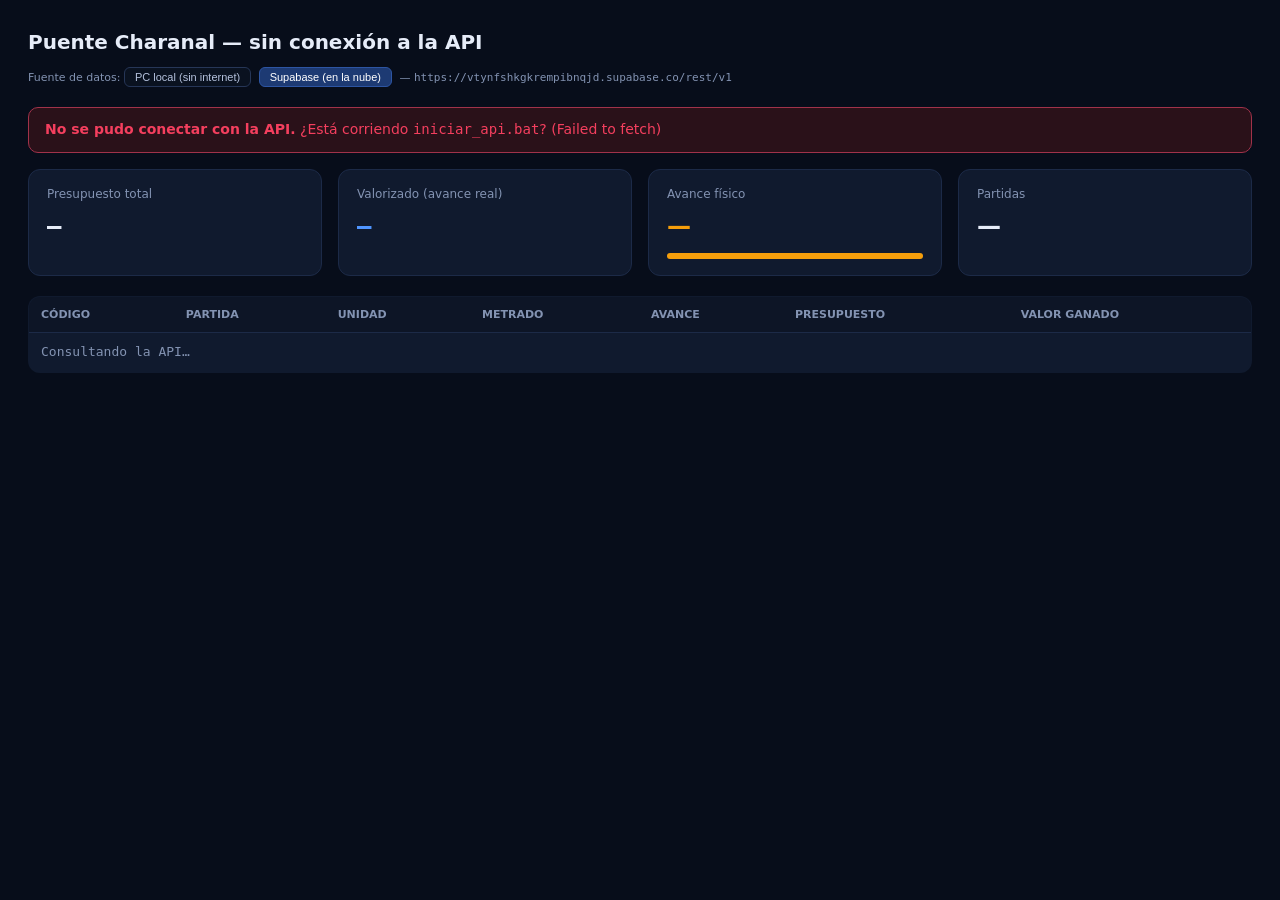
==== dashboard/index.html @ e6570669 "Create index.html" ====
<!doctype html>
<html lang="es">
<head>
<meta charset="utf-8">
<meta name="viewport" content="width=device-width, initial-scale=1.0">
<title>Puente Charanal · Dashboard</title>
<style>
:root{
  --bg:#070d1a; --panel:#0d1526; --card:#101a2e; --line:#1c2a47; --line2:#263657;
  --tx:#e6ecf8; --tx2:#b5c2dd; --mut:#8393b2;
  --blue:#3b82f6; --blue-tx:#4f95ff; --green:#10b981; --amber:#f59e0b; --red:#f43f5e;
  --input:#0a1220; --mono:'Consolas','JetBrains Mono',monospace;
}
*{box-sizing:border-box;} body{margin:0;background:var(--bg);color:var(--tx);font:14px/1.4 'Segoe UI',system-ui,sans-serif;padding:28px;}
.mono{font-family:var(--mono);}
h1{font-size:20px;margin:0 0 3px;} .sub{color:var(--mut);font-size:13px;margin:0 0 4px;}
.api{font-size:11px;color:var(--mut);margin-bottom:20px;}
.api b{color:var(--green);}
.kpis{display:grid;grid-template-columns:repeat(4,1fr);gap:16px;margin-bottom:20px;}
.card{background:var(--card);border:1px solid var(--line);border-radius:12px;padding:16px 18px;}
.card .label{font-size:12px;color:var(--mut);} .card .value{font-size:24px;font-weight:700;margin-top:8px;}
.card .sub2{font-size:11.5px;color:var(--mut);margin-top:6px;}
.bar{height:6px;background:#1f2d4d;border-radius:3px;margin-top:9px;overflow:hidden;}
.bar i{display:block;height:100%;background:var(--amber);}
table{width:100%;border-collapse:collapse;font-size:13px;background:var(--card);border:1px solid var(--line);border-radius:12px;overflow:hidden;}
th{text-align:left;font-size:11px;color:var(--mut);text-transform:uppercase;padding:10px 12px;border-bottom:1px solid var(--line);background:var(--panel);}
td{padding:10px 12px;border-bottom:1px solid var(--line);color:var(--tx2);}
tr:last-child td{border-bottom:0;}
.mini-bar{width:110px;height:6px;background:#1f2d4d;border-radius:3px;overflow:hidden;display:inline-block;vertical-align:middle;margin-right:8px;}
.mini-bar i{display:block;height:100%;}
.badge{display:inline-block;padding:2px 8px;border-radius:999px;font-size:11px;font-weight:600;}
.err{color:var(--red);background:#2a1119;border:1px solid #a1324a;padding:12px 16px;border-radius:10px;margin-bottom:16px;}
.src-btn{background:var(--input);border:1px solid var(--line2);color:var(--tx2);padding:3px 10px;border-radius:6px;font-size:11px;cursor:pointer;margin-right:4px;}
.src-btn.on{background:#1d3a73;color:#fff;border-color:#2d55a3;}
</style>
</head>
<body>
  <h1 id="pName">Cargando…</h1>
  <p class="sub" id="pSub"></p>
  <p class="api">Fuente de datos:
    <button class="src-btn" data-src="local">PC local (sin internet)</button>
    <button class="src-btn" data-src="cloud">Supabase (en la nube)</button>
    — <span id="apiUrl" class="mono"></span>
  </p>
  <div id="errBox"></div>

  <div class="kpis">
    <div class="card"><div class="label">Presupuesto total</div><div class="value mono" id="kPresu">—</div></div>
    <div class="card"><div class="label">Valorizado (avance real)</div><div class="value mono blue" id="kValor" style="color:var(--blue-tx)">—</div><div class="sub2" id="kValorS"></div></div>
    <div class="card"><div class="label">Avance físico</div><div class="value" id="kPct" style="color:var(--amber)">—</div><div class="bar"><i id="kBar"></i></div></div>
    <div class="card"><div class="label">Partidas</div><div class="value" id="kPartidas">—</div><div class="sub2" id="kPartidasS"></div></div>
  </div>

  <table>
    <thead><tr><th>Código</th><th>Partida</th><th>Unidad</th><th>Metrado</th><th>Avance</th><th>Presupuesto</th><th>Valor ganado</th></tr></thead>
    <tbody id="tbody"><tr><td colspan="7" class="mono" style="color:var(--mut)">Consultando la API…</td></tr></tbody>
  </table>

<script>
// Dos fuentes posibles, misma API REST (PostgREST): tu PC sin internet, o Supabase en la nube.
const FUENTES = {
  local: { url: 'http://localhost:3000', headers: {} },
  cloud: {
    url: 'https://vtynfshkgkrempibnqjd.supabase.co/rest/v1',
    headers: { apikey: 'sb_publishable_-g9cSWKmQc-EatM0IuSANQ_VHfZJmng', Authorization: 'Bearer sb_publishable_-g9cSWKmQc-EatM0IuSANQ_VHfZJmng' },
  },
};
// si esta página está publicada en internet (no en tu PC), no tiene sentido que intente
// hablar con tu localhost: parte en "nube" por defecto ahí, y en "local" en tu PC.
const esLocal = ['localhost', '127.0.0.1'].includes(location.hostname);
let fuente = localStorage.getItem('obra-fuente') || (esLocal ? 'local' : 'cloud');

const fmt = (n, d=0) => 'S/. ' + Number(n).toLocaleString('es-PE', {minimumFractionDigits:d, maximumFractionDigits:d});
const colorOf = (pct) => pct >= 1 ? 'var(--green)' : pct > 0 ? 'var(--blue)' : 'var(--mut)';
const labelOf = (pct) => pct >= 1 ? 'Terminado' : pct > 0 ? 'En proceso' : 'Pendiente';
const bgOf = (pct) => pct >= 1 ? '#10b98126' : pct > 0 ? '#3b82f626' : '#8393b226';

document.querySelectorAll('.src-btn').forEach(b => {
  b.classList.toggle('on', b.dataset.src === fuente);
  b.addEventListener('click', () => { localStorage.setItem('obra-fuente', b.dataset.src); location.reload(); });
});

async function boot() {
  const { url: API, headers } = FUENTES[fuente];
  document.getElementById('apiUrl').textContent = API;
  try {
    const get = (path) => fetch(`${API}${path}`, { headers }).then(r => { if (!r.ok) throw new Error(`HTTP ${r.status} en ${path}`); return r.json(); });
    const [proy] = await get('/proyectos?select=nombre,km,modalidad&limit=1');
    document.getElementById('pName').textContent = proy.nombre + ' — Dashboard (datos reales)';
    document.getElementById('pSub').textContent = `${proy.km || ''} · ${proy.modalidad || ''}`;

    const partidas = await get('/partidas?select=id,codigo,nombre,unidad,metrado,presupuesto');
    const avance = await get('/v_avance_partida?select=partida_id,pct_avance,valor_ganado');
    const avanceMap = Object.fromEntries(avance.map(a => [a.partida_id, a]));

    const presupuestoTotal = partidas.reduce((s, p) => s + Number(p.presupuesto), 0);
    const valorGanado = avance.reduce((s, a) => s + Number(a.valor_ganado), 0);
    const pctFisico = presupuestoTotal ? valorGanado / presupuestoTotal : 0;
    const terminadas = avance.filter(a => a.pct_avance >= 1).length;

    document.getElementById('kPresu').textContent = fmt(presupuestoTotal);
    document.getElementById('kValor').textContent = fmt(valorGanado);
    document.getElementById('kValorS').textContent = `${(pctFisico*100).toFixed(1)}% del total`;
    document.getElementById('kPct').textContent = (pctFisico*100).toFixed(1) + '%';
    document.getElementById('kBar').style.width = (pctFisico*100) + '%';
    document.getElementById('kPartidas').textContent = partidas.length;
    document.getElementById('kPartidasS').textContent = `${terminadas} terminadas`;

    document.getElementById('tbody').innerHTML = partidas.map(p => {
      const a = avanceMap[p.id] || { pct_avance: 0, valor_ganado: 0 };
      const pct = Number(a.pct_avance);
      return `<tr>
        <td class="mono">${p.codigo}</td><td>${p.nombre}</td><td>${p.unidad}</td>
        <td class="mono">${Number(p.metrado).toLocaleString('es-PE')}</td>
        <td><span class="mini-bar"><i style="width:${pct*100}%;background:${colorOf(pct)}"></i></span>
            <span class="badge" style="background:${bgOf(pct)};color:${colorOf(pct)}">${labelOf(pct)} ${(pct*100).toFixed(0)}%</span></td>
        <td class="mono">${fmt(p.presupuesto)}</td>
        <td class="mono" style="color:var(--blue-tx)">${fmt(a.valor_ganado)}</td>
      </tr>`;
    }).join('');
  } catch (err) {
    document.getElementById('errBox').innerHTML =
      `<div class="err"><b>No se pudo conectar con la API.</b> ¿Está corriendo <code>iniciar_api.bat</code>? (${err.message})</div>`;
    document.getElementById('pName').textContent = 'Puente Charanal — sin conexión a la API';
  }
}
boot();
</script>
</body>
</html>
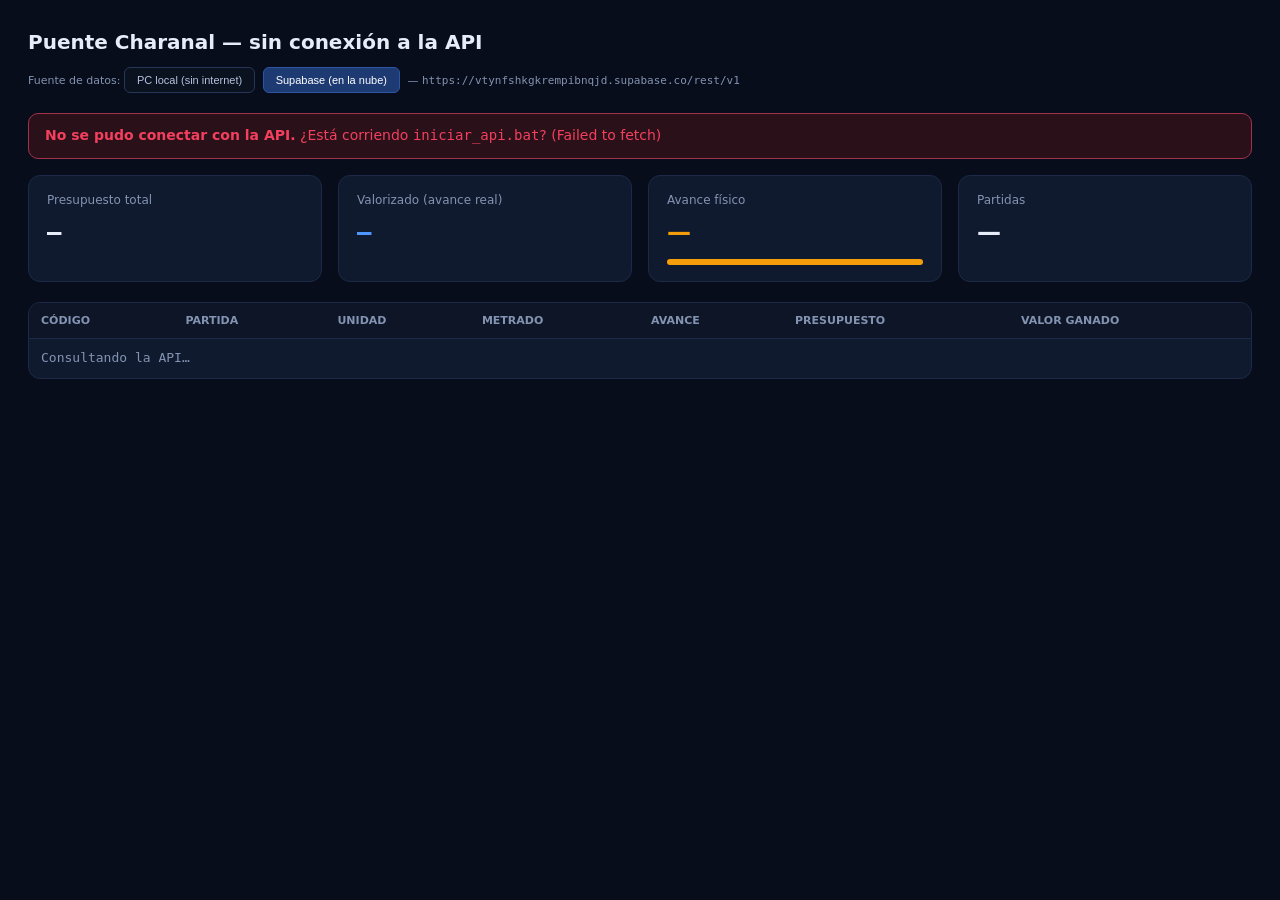
==== commit 953db8ab: "Update index.html" ====
--- a/dashboard/index.html
+++ b/dashboard/index.html
@@ -11,27 +11,43 @@
   --blue:#3b82f6; --blue-tx:#4f95ff; --green:#10b981; --amber:#f59e0b; --red:#f43f5e;
   --input:#0a1220; --mono:'Consolas','JetBrains Mono',monospace;
 }
-*{box-sizing:border-box;} body{margin:0;background:var(--bg);color:var(--tx);font:14px/1.4 'Segoe UI',system-ui,sans-serif;padding:28px;}
+html{-webkit-text-size-adjust:100%;}
+*{box-sizing:border-box;} body{margin:0;background:var(--bg);color:var(--tx);font:14px/1.4 'Segoe UI',system-ui,sans-serif;padding:28px;overflow-x:hidden;}
 .mono{font-family:var(--mono);}
 h1{font-size:20px;margin:0 0 3px;} .sub{color:var(--mut);font-size:13px;margin:0 0 4px;}
 .api{font-size:11px;color:var(--mut);margin-bottom:20px;}
 .api b{color:var(--green);}
 .kpis{display:grid;grid-template-columns:repeat(4,1fr);gap:16px;margin-bottom:20px;}
-.card{background:var(--card);border:1px solid var(--line);border-radius:12px;padding:16px 18px;}
-.card .label{font-size:12px;color:var(--mut);} .card .value{font-size:24px;font-weight:700;margin-top:8px;}
+.card{background:var(--card);border:1px solid var(--line);border-radius:12px;padding:16px 18px;min-width:0;}
+.card .label{font-size:12px;color:var(--mut);} .card .value{font-size:24px;font-weight:700;margin-top:8px;word-break:break-word;}
 .card .sub2{font-size:11.5px;color:var(--mut);margin-top:6px;}
 .bar{height:6px;background:#1f2d4d;border-radius:3px;margin-top:9px;overflow:hidden;}
 .bar i{display:block;height:100%;background:var(--amber);}
-table{width:100%;border-collapse:collapse;font-size:13px;background:var(--card);border:1px solid var(--line);border-radius:12px;overflow:hidden;}
-th{text-align:left;font-size:11px;color:var(--mut);text-transform:uppercase;padding:10px 12px;border-bottom:1px solid var(--line);background:var(--panel);}
-td{padding:10px 12px;border-bottom:1px solid var(--line);color:var(--tx2);}
+.table-wrap{background:var(--card);border:1px solid var(--line);border-radius:12px;overflow-x:auto;-webkit-overflow-scrolling:touch;}
+table{width:100%;min-width:680px;border-collapse:collapse;font-size:13px;}
+th{text-align:left;font-size:11px;color:var(--mut);text-transform:uppercase;padding:10px 12px;border-bottom:1px solid var(--line);background:var(--panel);white-space:nowrap;}
+td{padding:10px 12px;border-bottom:1px solid var(--line);color:var(--tx2);white-space:nowrap;}
 tr:last-child td{border-bottom:0;}
-.mini-bar{width:110px;height:6px;background:#1f2d4d;border-radius:3px;overflow:hidden;display:inline-block;vertical-align:middle;margin-right:8px;}
+.mini-bar{width:80px;height:6px;background:#1f2d4d;border-radius:3px;overflow:hidden;display:inline-block;vertical-align:middle;margin-right:8px;}
 .mini-bar i{display:block;height:100%;}
 .badge{display:inline-block;padding:2px 8px;border-radius:999px;font-size:11px;font-weight:600;}
 .err{color:var(--red);background:#2a1119;border:1px solid #a1324a;padding:12px 16px;border-radius:10px;margin-bottom:16px;}
-.src-btn{background:var(--input);border:1px solid var(--line2);color:var(--tx2);padding:3px 10px;border-radius:6px;font-size:11px;cursor:pointer;margin-right:4px;}
+.src-btn{background:var(--input);border:1px solid var(--line2);color:var(--tx2);padding:6px 12px;border-radius:6px;font-size:11px;cursor:pointer;margin-right:4px;}
 .src-btn.on{background:#1d3a73;color:#fff;border-color:#2d55a3;}
+
+@media (max-width: 900px) {
+  .kpis{grid-template-columns:repeat(2,1fr);}
+}
+@media (max-width: 560px) {
+  body{padding:16px 14px;}
+  h1{font-size:17px;}
+  .kpis{grid-template-columns:1fr 1fr;gap:10px;margin-bottom:16px;}
+  .card{padding:12px 14px;}
+  .card .value{font-size:19px;}
+  .api{display:flex;flex-wrap:wrap;gap:4px 8px;align-items:center;}
+  .api span.mono{width:100%;font-size:10px;word-break:break-all;}
+  .src-btn{padding:8px 12px;font-size:12px;}
+}
 </style>
 </head>
 <body>
@@ -51,10 +67,12 @@
     <div class="card"><div class="label">Partidas</div><div class="value" id="kPartidas">—</div><div class="sub2" id="kPartidasS"></div></div>
   </div>
 
-  <table>
-    <thead><tr><th>Código</th><th>Partida</th><th>Unidad</th><th>Metrado</th><th>Avance</th><th>Presupuesto</th><th>Valor ganado</th></tr></thead>
-    <tbody id="tbody"><tr><td colspan="7" class="mono" style="color:var(--mut)">Consultando la API…</td></tr></tbody>
-  </table>
+  <div class="table-wrap">
+    <table>
+      <thead><tr><th>Código</th><th>Partida</th><th>Unidad</th><th>Metrado</th><th>Avance</th><th>Presupuesto</th><th>Valor ganado</th></tr></thead>
+      <tbody id="tbody"><tr><td colspan="7" class="mono" style="color:var(--mut)">Consultando la API…</td></tr></tbody>
+    </table>
+  </div>
 
 <script>
 // Dos fuentes posibles, misma API REST (PostgREST): tu PC sin internet, o Supabase en la nube.
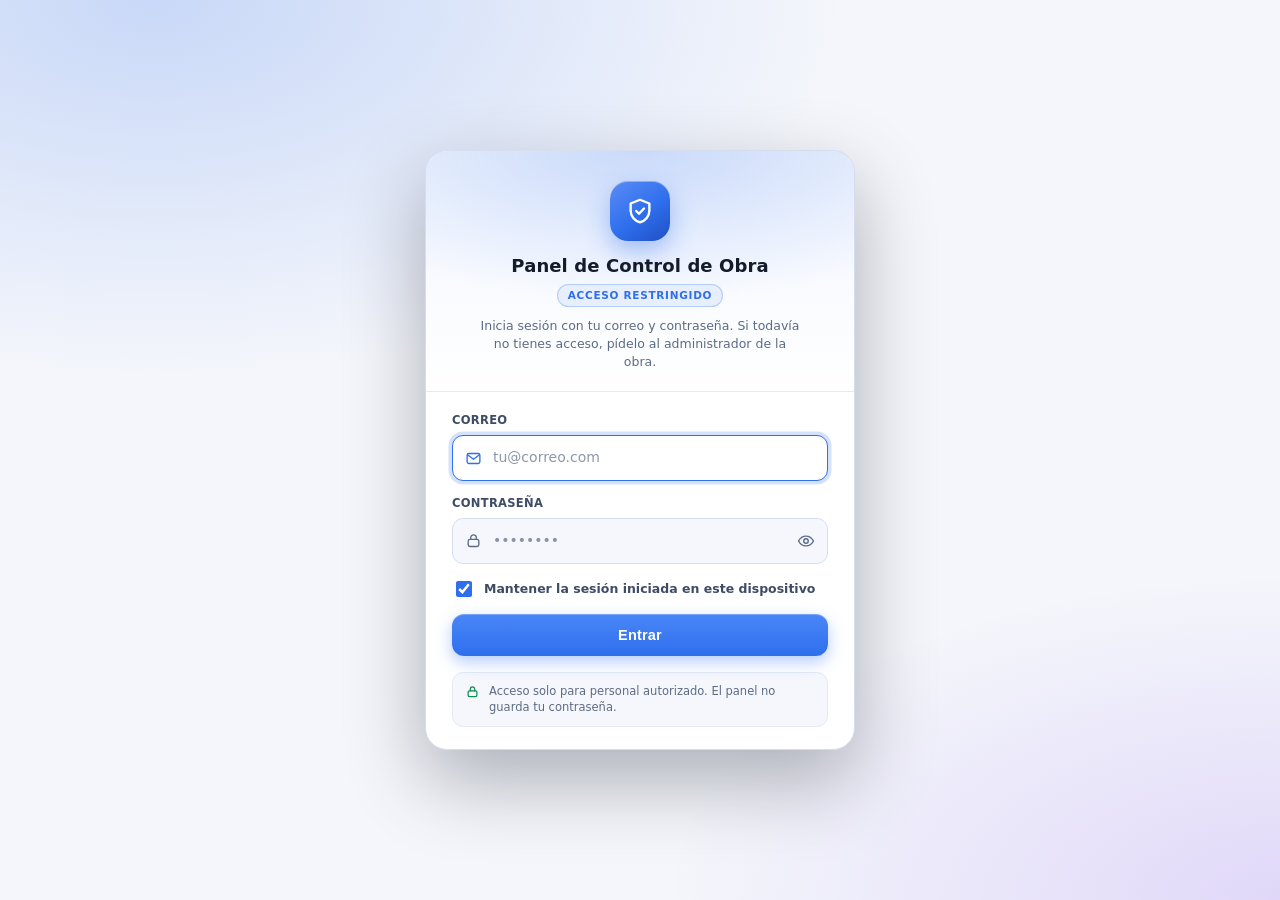
==== commit b003164d: "bjk" ====
--- a/dashboard/index.html
+++ b/dashboard/index.html
@@ -2,147 +2,12 @@
 <html lang="es">
 <head>
 <meta charset="utf-8">
+<meta http-equiv="refresh" content="0; url=panel.html">
 <meta name="viewport" content="width=device-width, initial-scale=1.0">
-<title>Puente Charanal · Dashboard</title>
-<style>
-:root{
-  --bg:#070d1a; --panel:#0d1526; --card:#101a2e; --line:#1c2a47; --line2:#263657;
-  --tx:#e6ecf8; --tx2:#b5c2dd; --mut:#8393b2;
-  --blue:#3b82f6; --blue-tx:#4f95ff; --green:#10b981; --amber:#f59e0b; --red:#f43f5e;
-  --input:#0a1220; --mono:'Consolas','JetBrains Mono',monospace;
-}
-html{-webkit-text-size-adjust:100%;}
-*{box-sizing:border-box;} body{margin:0;background:var(--bg);color:var(--tx);font:14px/1.4 'Segoe UI',system-ui,sans-serif;padding:28px;overflow-x:hidden;}
-.mono{font-family:var(--mono);}
-h1{font-size:20px;margin:0 0 3px;} .sub{color:var(--mut);font-size:13px;margin:0 0 4px;}
-.api{font-size:11px;color:var(--mut);margin-bottom:20px;}
-.api b{color:var(--green);}
-.kpis{display:grid;grid-template-columns:repeat(4,1fr);gap:16px;margin-bottom:20px;}
-.card{background:var(--card);border:1px solid var(--line);border-radius:12px;padding:16px 18px;min-width:0;}
-.card .label{font-size:12px;color:var(--mut);} .card .value{font-size:24px;font-weight:700;margin-top:8px;word-break:break-word;}
-.card .sub2{font-size:11.5px;color:var(--mut);margin-top:6px;}
-.bar{height:6px;background:#1f2d4d;border-radius:3px;margin-top:9px;overflow:hidden;}
-.bar i{display:block;height:100%;background:var(--amber);}
-.table-wrap{background:var(--card);border:1px solid var(--line);border-radius:12px;overflow-x:auto;-webkit-overflow-scrolling:touch;}
-table{width:100%;min-width:680px;border-collapse:collapse;font-size:13px;}
-th{text-align:left;font-size:11px;color:var(--mut);text-transform:uppercase;padding:10px 12px;border-bottom:1px solid var(--line);background:var(--panel);white-space:nowrap;}
-td{padding:10px 12px;border-bottom:1px solid var(--line);color:var(--tx2);white-space:nowrap;}
-tr:last-child td{border-bottom:0;}
-.mini-bar{width:80px;height:6px;background:#1f2d4d;border-radius:3px;overflow:hidden;display:inline-block;vertical-align:middle;margin-right:8px;}
-.mini-bar i{display:block;height:100%;}
-.badge{display:inline-block;padding:2px 8px;border-radius:999px;font-size:11px;font-weight:600;}
-.err{color:var(--red);background:#2a1119;border:1px solid #a1324a;padding:12px 16px;border-radius:10px;margin-bottom:16px;}
-.src-btn{background:var(--input);border:1px solid var(--line2);color:var(--tx2);padding:6px 12px;border-radius:6px;font-size:11px;cursor:pointer;margin-right:4px;}
-.src-btn.on{background:#1d3a73;color:#fff;border-color:#2d55a3;}
-
-@media (max-width: 900px) {
-  .kpis{grid-template-columns:repeat(2,1fr);}
-}
-@media (max-width: 560px) {
-  body{padding:16px 14px;}
-  h1{font-size:17px;}
-  .kpis{grid-template-columns:1fr 1fr;gap:10px;margin-bottom:16px;}
-  .card{padding:12px 14px;}
-  .card .value{font-size:19px;}
-  .api{display:flex;flex-wrap:wrap;gap:4px 8px;align-items:center;}
-  .api span.mono{width:100%;font-size:10px;word-break:break-all;}
-  .src-btn{padding:8px 12px;font-size:12px;}
-}
-</style>
+<title>Panel de Control de Obra</title>
+<style>body{font-family:system-ui,sans-serif;background:#f4f6fb;color:#141b29;display:grid;place-items:center;min-height:100vh;margin:0}a{color:#2f6fed}</style>
 </head>
-<body>
-  <h1 id="pName">Cargando…</h1>
-  <p class="sub" id="pSub"></p>
-  <p class="api">Fuente de datos:
-    <button class="src-btn" data-src="local">PC local (sin internet)</button>
-    <button class="src-btn" data-src="cloud">Supabase (en la nube)</button>
-    — <span id="apiUrl" class="mono"></span>
-  </p>
-  <div id="errBox"></div>
-
-  <div class="kpis">
-    <div class="card"><div class="label">Presupuesto total</div><div class="value mono" id="kPresu">—</div></div>
-    <div class="card"><div class="label">Valorizado (avance real)</div><div class="value mono blue" id="kValor" style="color:var(--blue-tx)">—</div><div class="sub2" id="kValorS"></div></div>
-    <div class="card"><div class="label">Avance físico</div><div class="value" id="kPct" style="color:var(--amber)">—</div><div class="bar"><i id="kBar"></i></div></div>
-    <div class="card"><div class="label">Partidas</div><div class="value" id="kPartidas">—</div><div class="sub2" id="kPartidasS"></div></div>
-  </div>
-
-  <div class="table-wrap">
-    <table>
-      <thead><tr><th>Código</th><th>Partida</th><th>Unidad</th><th>Metrado</th><th>Avance</th><th>Presupuesto</th><th>Valor ganado</th></tr></thead>
-      <tbody id="tbody"><tr><td colspan="7" class="mono" style="color:var(--mut)">Consultando la API…</td></tr></tbody>
-    </table>
-  </div>
-
-<script>
-// Dos fuentes posibles, misma API REST (PostgREST): tu PC sin internet, o Supabase en la nube.
-const FUENTES = {
-  local: { url: 'http://localhost:3000', headers: {} },
-  cloud: {
-    url: 'https://vtynfshkgkrempibnqjd.supabase.co/rest/v1',
-    headers: { apikey: 'sb_publishable_-g9cSWKmQc-EatM0IuSANQ_VHfZJmng', Authorization: 'Bearer sb_publishable_-g9cSWKmQc-EatM0IuSANQ_VHfZJmng' },
-  },
-};
-// si esta página está publicada en internet (no en tu PC), no tiene sentido que intente
-// hablar con tu localhost: parte en "nube" por defecto ahí, y en "local" en tu PC.
-const esLocal = ['localhost', '127.0.0.1'].includes(location.hostname);
-let fuente = localStorage.getItem('obra-fuente') || (esLocal ? 'local' : 'cloud');
-
-const fmt = (n, d=0) => 'S/. ' + Number(n).toLocaleString('es-PE', {minimumFractionDigits:d, maximumFractionDigits:d});
-const colorOf = (pct) => pct >= 1 ? 'var(--green)' : pct > 0 ? 'var(--blue)' : 'var(--mut)';
-const labelOf = (pct) => pct >= 1 ? 'Terminado' : pct > 0 ? 'En proceso' : 'Pendiente';
-const bgOf = (pct) => pct >= 1 ? '#10b98126' : pct > 0 ? '#3b82f626' : '#8393b226';
-
-document.querySelectorAll('.src-btn').forEach(b => {
-  b.classList.toggle('on', b.dataset.src === fuente);
-  b.addEventListener('click', () => { localStorage.setItem('obra-fuente', b.dataset.src); location.reload(); });
-});
-
-async function boot() {
-  const { url: API, headers } = FUENTES[fuente];
-  document.getElementById('apiUrl').textContent = API;
-  try {
-    const get = (path) => fetch(`${API}${path}`, { headers }).then(r => { if (!r.ok) throw new Error(`HTTP ${r.status} en ${path}`); return r.json(); });
-    const [proy] = await get('/proyectos?select=nombre,km,modalidad&limit=1');
-    document.getElementById('pName').textContent = proy.nombre + ' — Dashboard (datos reales)';
-    document.getElementById('pSub').textContent = `${proy.km || ''} · ${proy.modalidad || ''}`;
-
-    const partidas = await get('/partidas?select=id,codigo,nombre,unidad,metrado,presupuesto');
-    const avance = await get('/v_avance_partida?select=partida_id,pct_avance,valor_ganado');
-    const avanceMap = Object.fromEntries(avance.map(a => [a.partida_id, a]));
-
-    const presupuestoTotal = partidas.reduce((s, p) => s + Number(p.presupuesto), 0);
-    const valorGanado = avance.reduce((s, a) => s + Number(a.valor_ganado), 0);
-    const pctFisico = presupuestoTotal ? valorGanado / presupuestoTotal : 0;
-    const terminadas = avance.filter(a => a.pct_avance >= 1).length;
-
-    document.getElementById('kPresu').textContent = fmt(presupuestoTotal);
-    document.getElementById('kValor').textContent = fmt(valorGanado);
-    document.getElementById('kValorS').textContent = `${(pctFisico*100).toFixed(1)}% del total`;
-    document.getElementById('kPct').textContent = (pctFisico*100).toFixed(1) + '%';
-    document.getElementById('kBar').style.width = (pctFisico*100) + '%';
-    document.getElementById('kPartidas').textContent = partidas.length;
-    document.getElementById('kPartidasS').textContent = `${terminadas} terminadas`;
-
-    document.getElementById('tbody').innerHTML = partidas.map(p => {
-      const a = avanceMap[p.id] || { pct_avance: 0, valor_ganado: 0 };
-      const pct = Number(a.pct_avance);
-      return `<tr>
-        <td class="mono">${p.codigo}</td><td>${p.nombre}</td><td>${p.unidad}</td>
-        <td class="mono">${Number(p.metrado).toLocaleString('es-PE')}</td>
-        <td><span class="mini-bar"><i style="width:${pct*100}%;background:${colorOf(pct)}"></i></span>
-            <span class="badge" style="background:${bgOf(pct)};color:${colorOf(pct)}">${labelOf(pct)} ${(pct*100).toFixed(0)}%</span></td>
-        <td class="mono">${fmt(p.presupuesto)}</td>
-        <td class="mono" style="color:var(--blue-tx)">${fmt(a.valor_ganado)}</td>
-      </tr>`;
-    }).join('');
-  } catch (err) {
-    document.getElementById('errBox').innerHTML =
-      `<div class="err"><b>No se pudo conectar con la API.</b> ¿Está corriendo <code>iniciar_api.bat</code>? (${err.message})</div>`;
-    document.getElementById('pName').textContent = 'Puente Charanal — sin conexión a la API';
-  }
-}
-boot();
-</script>
+<body><p>Esta página se movió al <a href="panel.html">panel de control</a>. Te llevamos allí…</p>
+<script>location.replace('panel.html' + location.search + location.hash);</script>
 </body>
-</html>
+</html>
